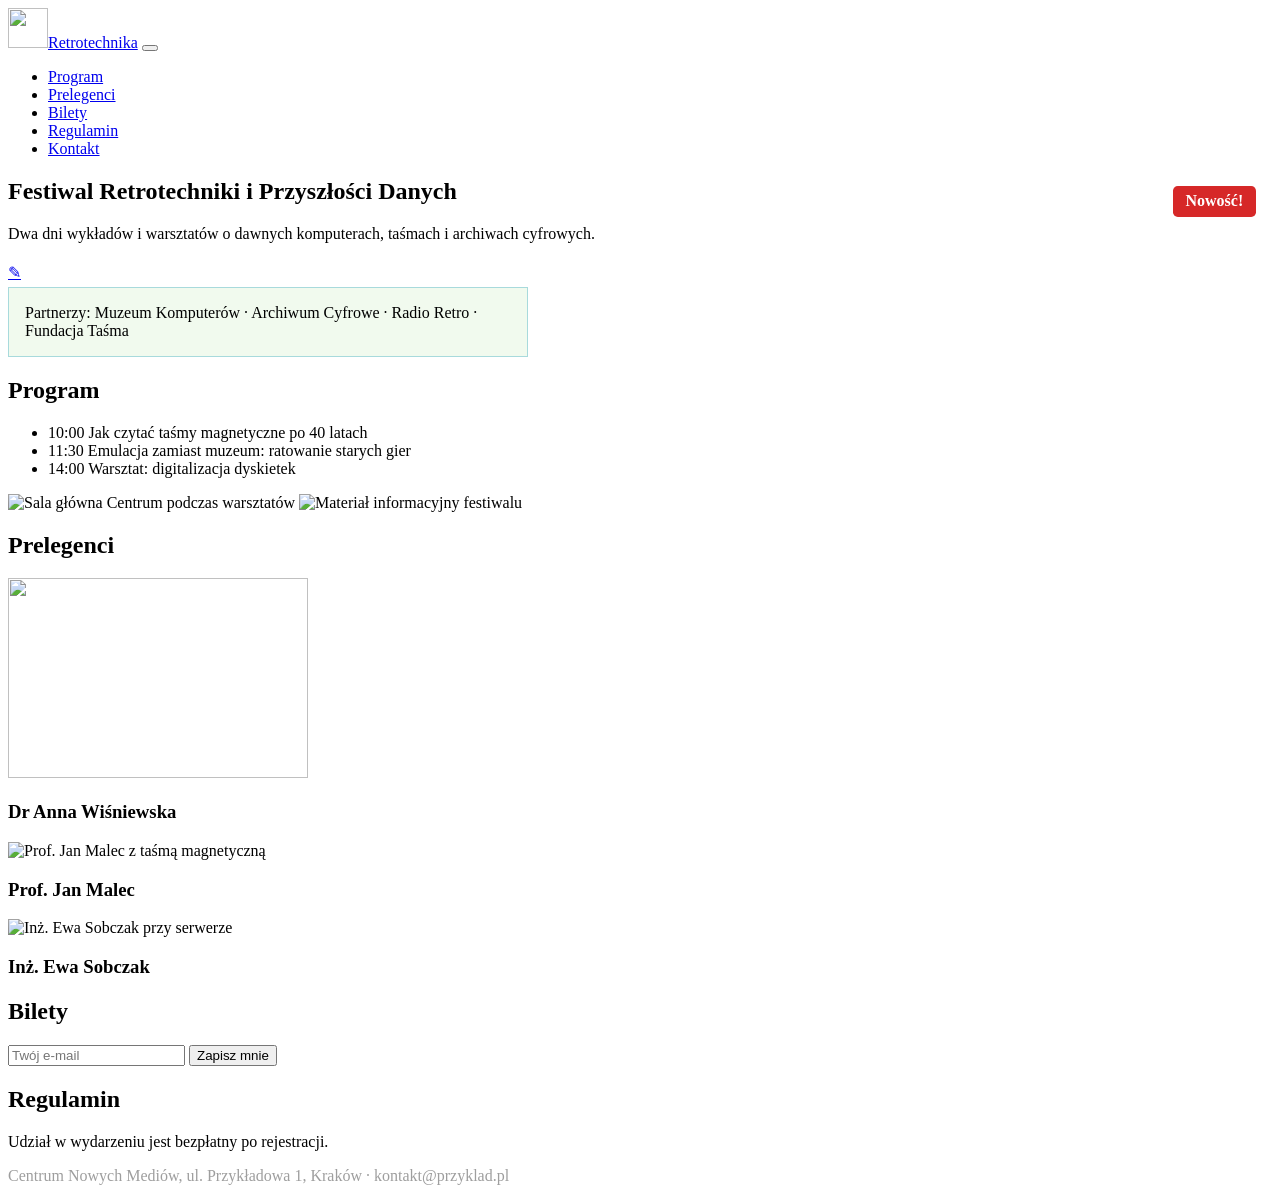
==== index.html @ c092a810 "Add files via upload" ====
<!DOCTYPE html>
<html lang="pl">
<head>
  <meta charset="utf-8">
  <meta name="viewport" content="width=device-width, initial-scale=1">
  <title>Festiwal Retrotechniki 2026 | Centrum Nowych Mediów</title>
  <meta name="description" content="Dwa dni wykładów i warsztatów o dawnych komputerach, taśmach i archiwach cyfrowych.">
  <link rel="stylesheet" href="vendor/bootstrap.min.css">
  <link rel="stylesheet" href="style.css">
  <script type="application/ld+json">
  {
    "@context": "https://schema.org",
    "@type": "Event",
    "name": "Festiwal Retrotechniki 2026",
    "startDate": "2026-11-28",
    "location": { "@type": "Place", "name": "Centrum Nowych Mediów", "address": "ul. Przykładowa 1, Kraków" },
    "organizer": { "@type": "Organization", "name": "Centrum Nowych Mediów" },
  }
  </script>
</head>
<body>
  <header>
    <nav class="navbar navbar-expand-lg bg-dark navbar-dark">
      <div class="container">
        <a class="navbar-brand" href="#"><img src="img/logo.svg" width="40" height="40" class="me-2">Retrotechnika</a>
        <button class="navbar-toggler" type="button" data-bs-toggle="collapse" data-bs-target="#menu" aria-controls="menu" aria-expanded="false" aria-label="Pokaż menu">
          <span class="navbar-toggler-icon"></span>
        </button>
        <div class="collapse navbar-collapse" id="menu">
          <ul class="navbar-nav ms-auto">
          <li class="nav-item"><a class="nav-link" href="#program">Program</a></li>
          <li class="nav-item"><a class="nav-link" href="#prelegenci">Prelegenci</a></li>
          <li class="nav-item"><a class="nav-link" href="#bilety">Bilety</a></li>
          <li class="nav-item"><a class="nav-link" href="regulamin.hmtl">Regulamin</a></li>
          <li class="nav-item"><a class="nav-link" href="#kontakt">Kontakt</a></li>
          </ul>
        </div>
      </div>
    </nav>
  </header>
  <main>
    <section class="hero container py-5">
      <span class="plakietka">Nowość!</span>
      <h1>Festiwal Retrotechniki i&nbsp;Przyszłości Danych</h1>
      <p class="lead">Dwa dni wykładów i warsztatów o dawnych komputerach, taśmach i archiwach cyfrowych.</p>
      <a href="#bilety" class="btn btn-warning btn-zapis" title="Zapisz się">✎</a>
    </section>
    <section class="container">
      <div class="baner-partnerzy">Partnerzy: Muzeum Komputerów · Archiwum Cyfrowe · Radio Retro · Fundacja Taśma</div>
    </section>
    <section id="program" class="container py-4">
      <h2>Program</h2>
      <ul>
        <li>10:00 Jak czytać taśmy magnetyczne po 40 latach</li>
        <li>11:30 Emulacja zamiast muzeum: ratowanie starych gier</li>
        <li>14:00 Warsztat: digitalizacja dyskietek</li>
      </ul>
      <img src="img/sala.svg" class="img-fluid rounded" width="300" height="200" alt="Sala główna Centrum podczas warsztatów">
      <img src="img/plakat-2026.jpg" class="img-fluid" alt="Materiał informacyjny festiwalu">
    </section>
    <section id="prelegenci" class="container py-4">
      <h2>Prelegenci</h2>
      <div class="row g-4">
        <div class="col-12 col-md-4">
          <img src="img/prelegent1.svg" class="img-fluid rounded" width="300" height="200">
          <h3 class="h5 mt-2">Dr Anna Wiśniewska</h3>
        </div>
        <div class="col-12 col-md-4">
          <img src="img/prelegent2.svg" class="img-fluid rounded" width="300" height="200" alt="Prof. Jan Malec z taśmą magnetyczną">
          <h3 class="h5 mt-2">Prof. Jan Malec</h3>
        </div>
        <div class="col-12 col-md-4">
          <img src="img/prelegent3.svg" class="img-fluid rounded" width="300" height="200" alt="Inż. Ewa Sobczak przy serwerze">
          <h3 class="h5 mt-2">Inż. Ewa Sobczak</h3>
        </div>
      </div>
    </section>
    <section id="bilety" class="container py-4">
      <h2>Bilety</h2>
      <form>
        <input type="email" class="form-control mb-2" placeholder="Twój e-mail">
        <button type="submit" class="btn btn-primary">Zapisz mnie</button>
      </form>
    </section>
    <section id="regulamin" class="container py-4">
      <h2>Regulamin</h2>
      <p>Udział w wydarzeniu jest bezpłatny po rejestracji.</p>
    </section>
  </main>
  <footer id="kontakt" class="stopka py-4">
    <div class="container">
      <p>Centrum Nowych Mediów, ul. Przykładowa 1, Kraków · kontakt@przyklad.pl</p>
    </div>
  </footer>
  <script src="vendor/bootstrap.bundle.min.js"></script>
  <script src="skrypt.js"></script>
</body>
</html>
---- style.css ----
@font-face { font-family: "Playfair Display"; src: url("fonts/playfair-display-700.woff2") format("woff2"); font-weight: 700; }
:root { --font-naglowki: "Playfair Display", Georgia, serif; }
h1, h2 { font-family: var(--font-naglowki); }
.hero { position: relative; }
.plakietka { position: absolute; top: 3.3rem; left: 8rem; background: #d62828; color: #fff; padding: .4rem .8rem; font-weight: 700; border-radius: .3rem; }
@media (min-width: 768px) { .plakietka { top: .5rem; left: auto; right: 1rem; } }
.btn-zapis { display: inline-block; box-sizing: border-box; width: 36px; height: 28px; padding: 0; line-height: 28px; }
.baner-partnerzy { box-sizing: border-box; width: 520px; background: #f1faee; border: 1px solid #a8dadc; padding: 1rem; }
.stopka { background: #ffffff; color: #9e9e9e; }
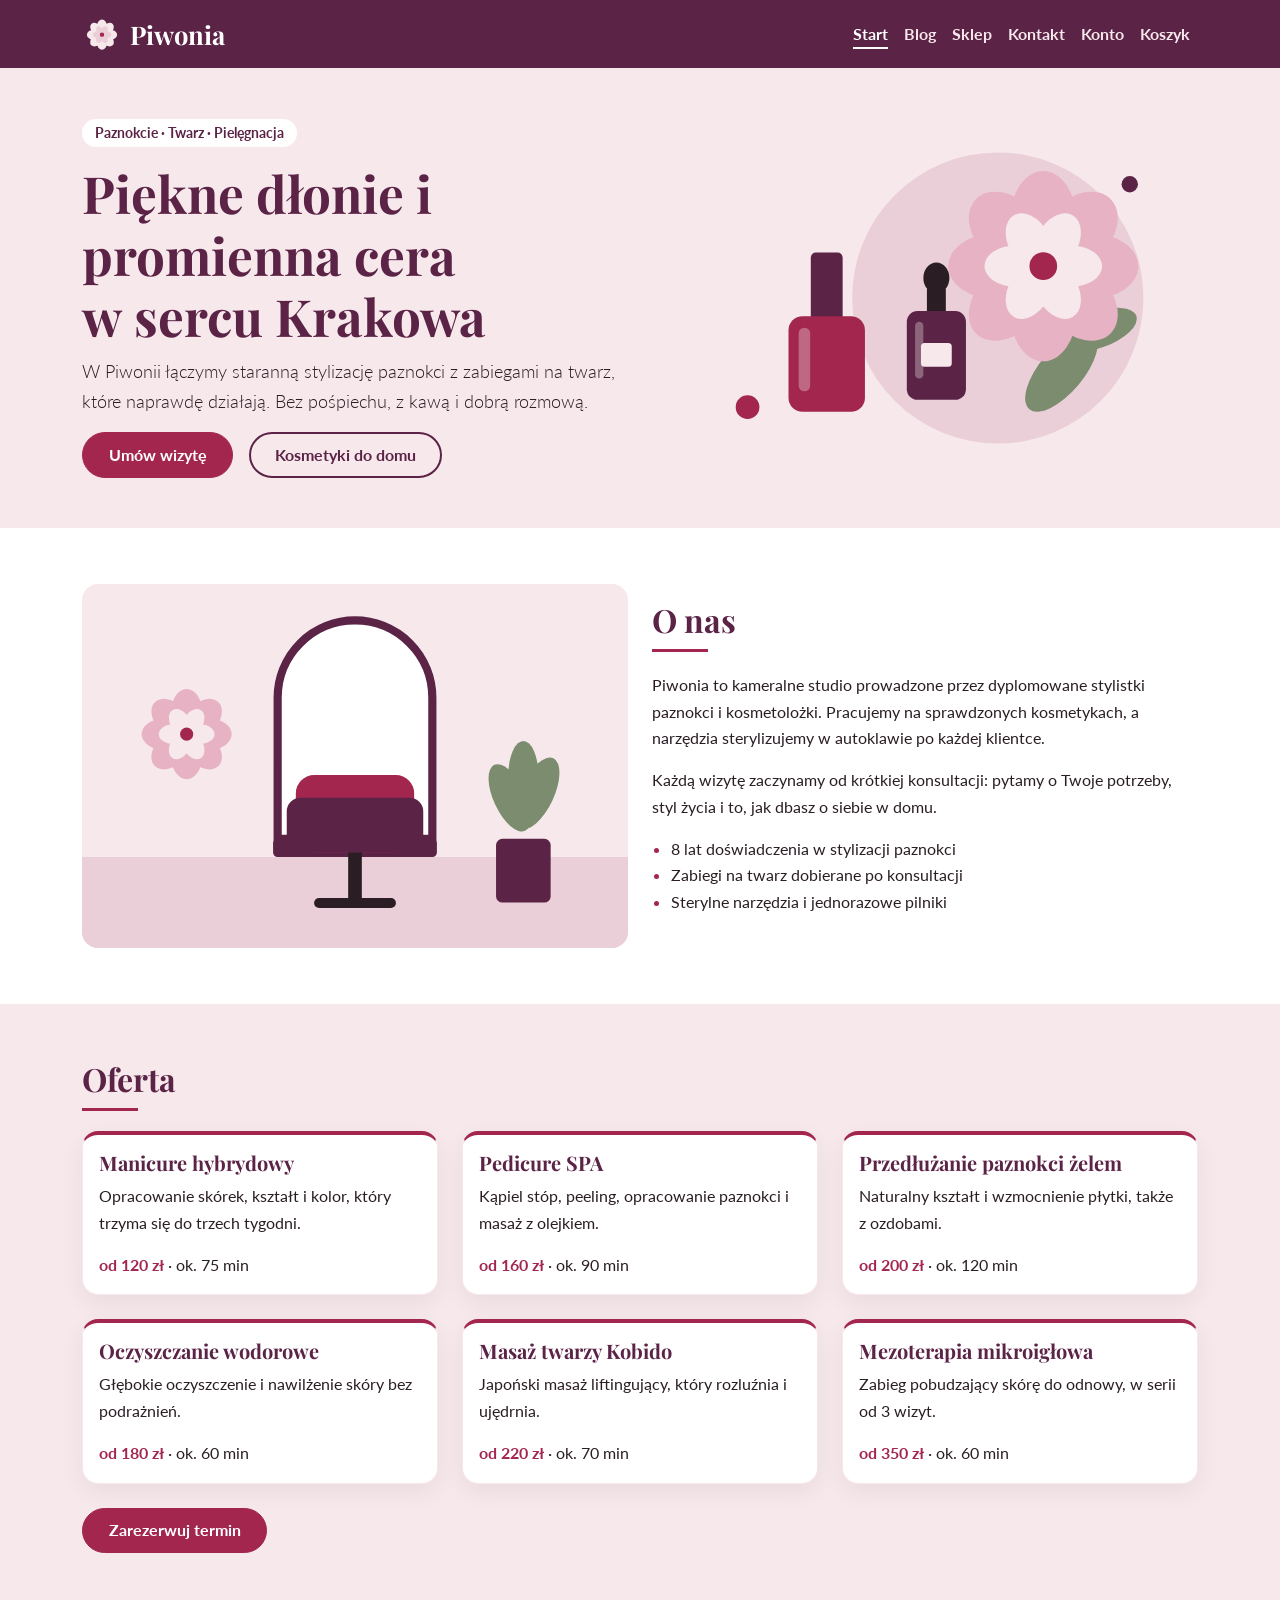
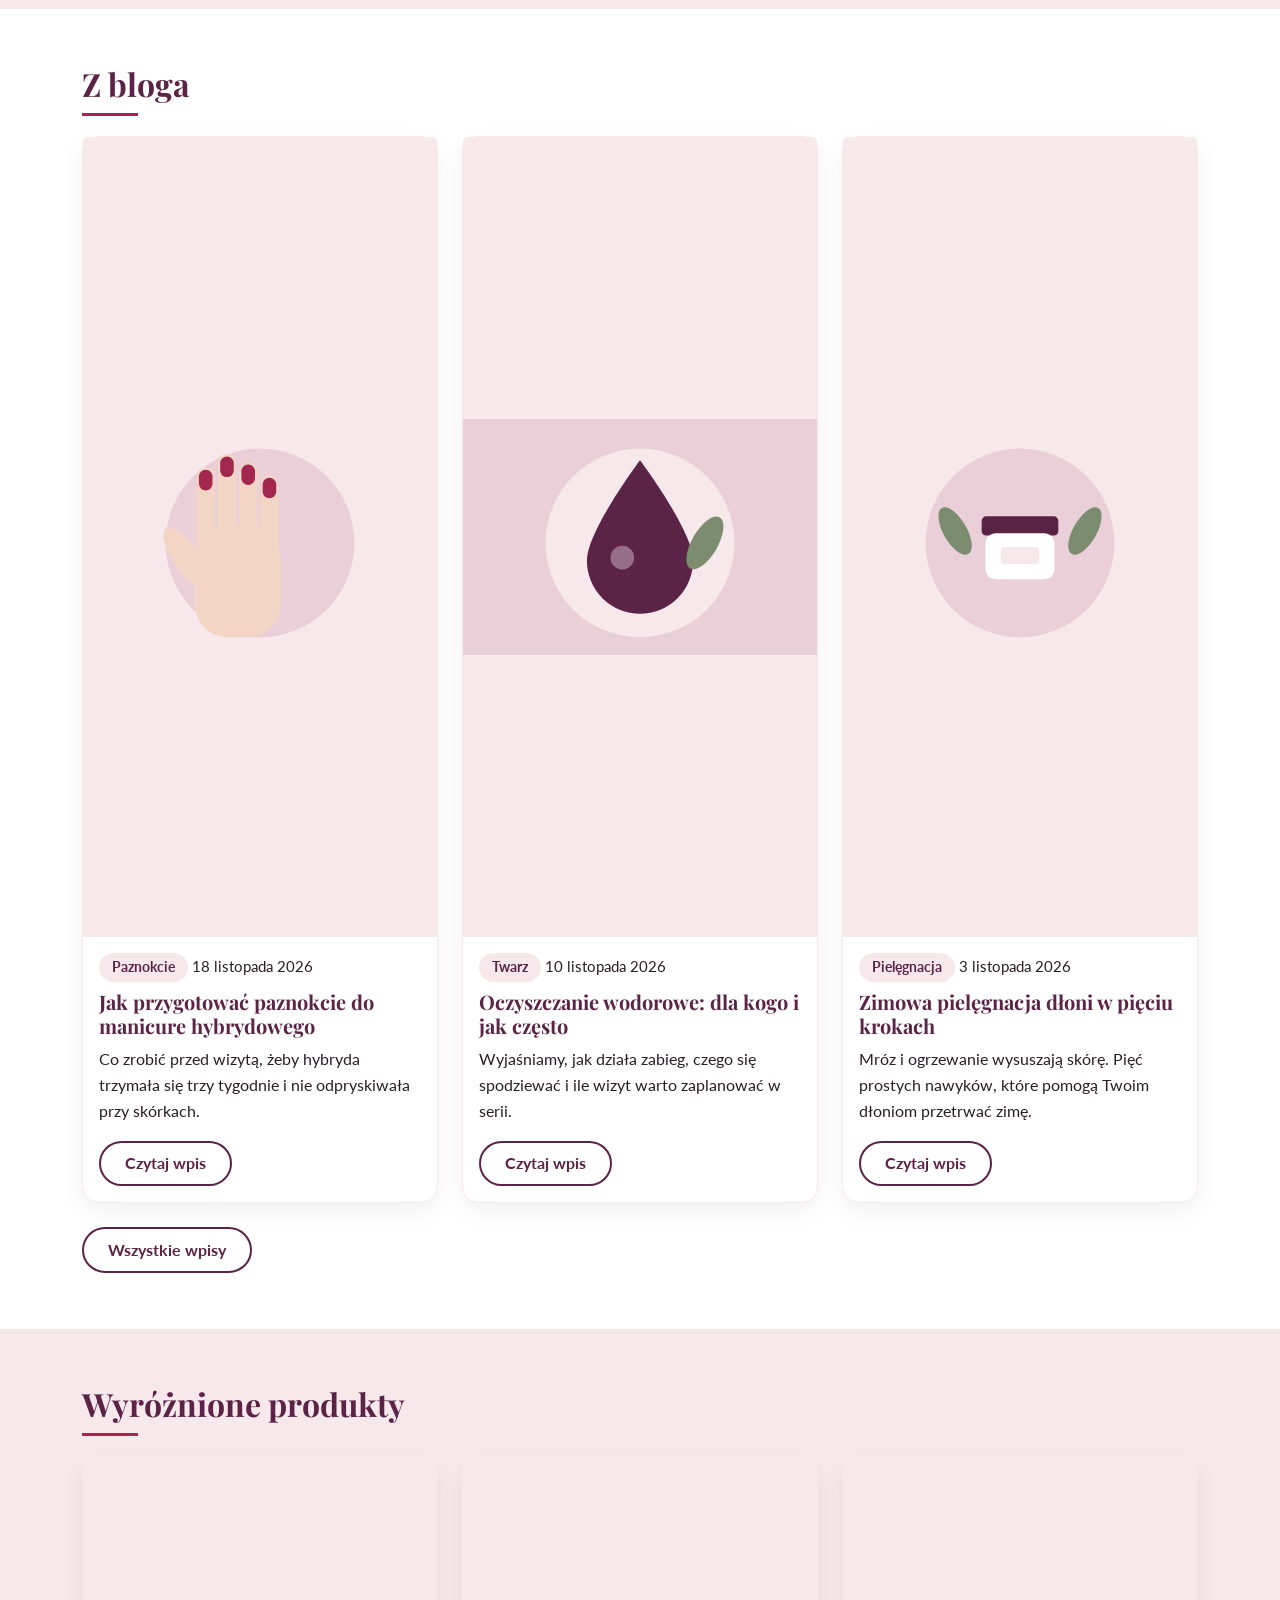
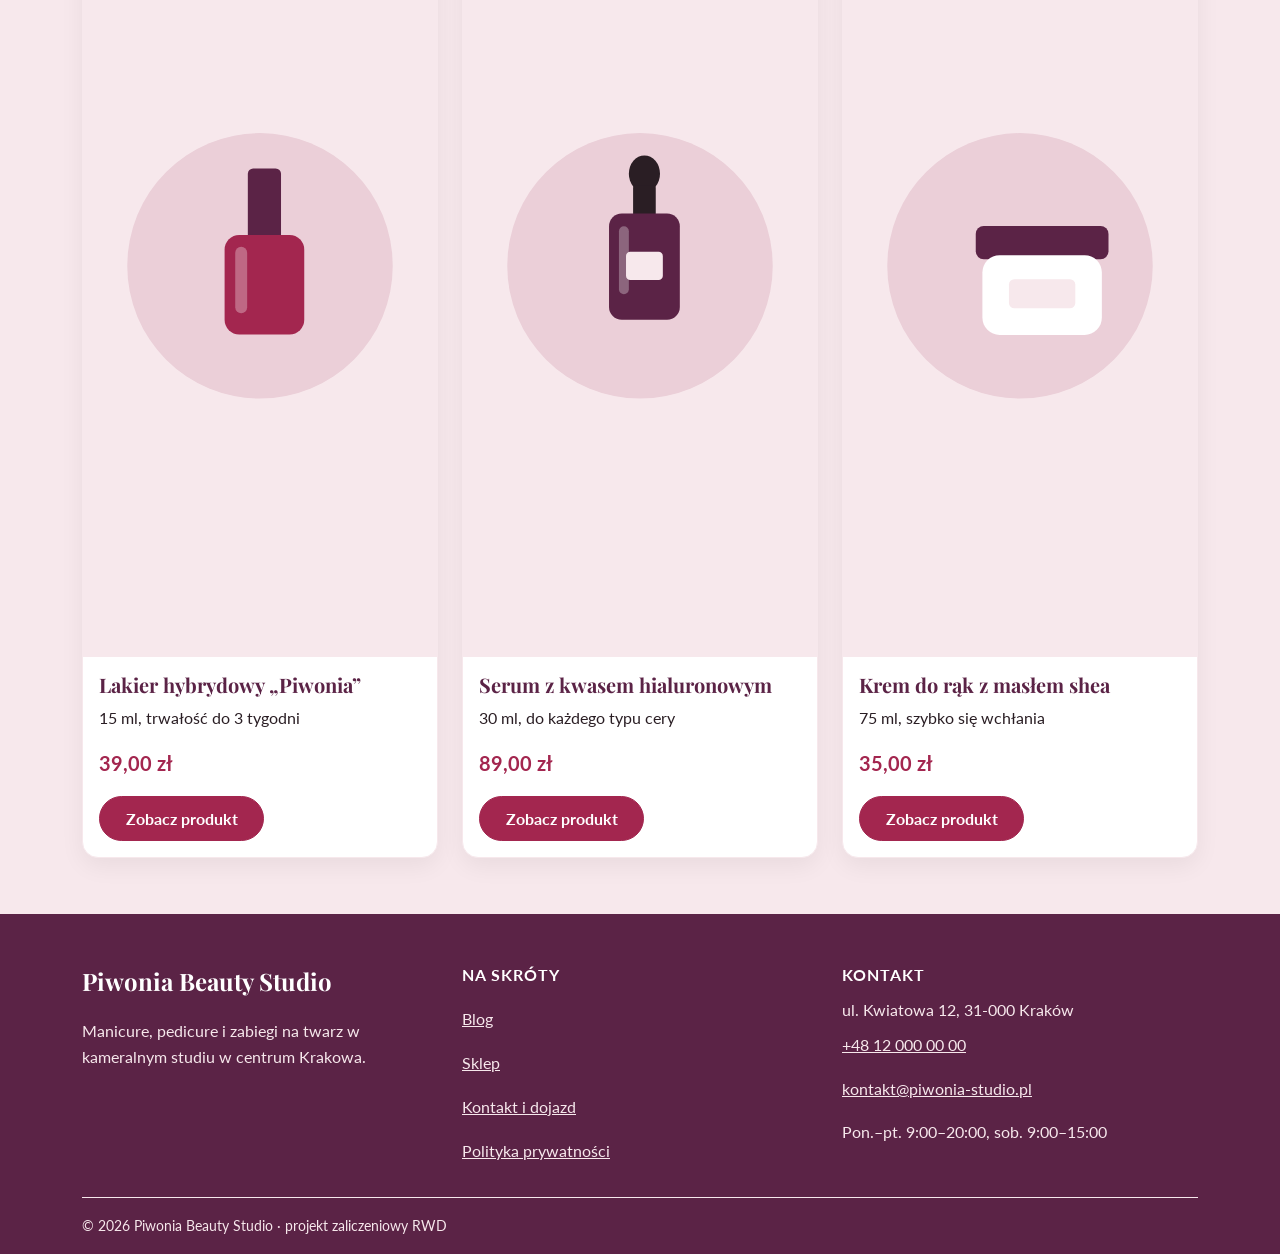
==== commit a11d6fcd: "CP1: strona główna salonu Piwonia" ====
--- a/index.html
+++ b/index.html
@@ -3,96 +3,313 @@
 <head>
   <meta charset="utf-8">
   <meta name="viewport" content="width=device-width, initial-scale=1">
-  <title>Festiwal Retrotechniki 2026 | Centrum Nowych Mediów</title>
-  <meta name="description" content="Dwa dni wykładów i warsztatów o dawnych komputerach, taśmach i archiwach cyfrowych.">
-  <link rel="stylesheet" href="vendor/bootstrap.min.css">
+  <title>Piwonia Beauty Studio – manicure i zabiegi na twarz w Krakowie</title>
+  <meta name="description" content="Kameralne studio urody w Krakowie: manicure hybrydowy, pedicure SPA, oczyszczanie wodorowe i masaż Kobido. Umów wizytę online.">
+  <meta property="og:title" content="Piwonia Beauty Studio – manicure i zabiegi na twarz w Krakowie">
+  <meta property="og:description" content="Kameralne studio urody w Krakowie: manicure hybrydowy, pedicure SPA, oczyszczanie wodorowe i masaż Kobido. Umów wizytę online.">
+  <meta property="og:image" content="https://marysiapieczyrak.github.io/projekt-rwd/img/og-image.png">
+  <meta property="og:type" content="website">
+  <meta property="og:url" content="https://marysiapieczyrak.github.io/projekt-rwd/index.html">
+  <meta property="og:locale" content="pl_PL">
+  <link rel="icon" href="img/logo.svg" type="image/svg+xml">
+  <link rel="preconnect" href="https://fonts.googleapis.com">
+  <link rel="preconnect" href="https://fonts.gstatic.com" crossorigin>
+  <link rel="stylesheet" href="https://fonts.googleapis.com/css2?family=Lato:wght@400;700&family=Playfair+Display:wght@600;700&display=swap">
+  <link rel="stylesheet" href="https://cdn.jsdelivr.net/npm/bootstrap@5.3.3/dist/css/bootstrap.min.css" integrity="sha384-QWTKZyjpPEjISv5WaRU9OFeRpok6YctnYmDr5pNlyT2bRjXh0JMhjY6hW+ALEwIH" crossorigin="anonymous">
   <link rel="stylesheet" href="style.css">
   <script type="application/ld+json">
   {
     "@context": "https://schema.org",
-    "@type": "Event",
-    "name": "Festiwal Retrotechniki 2026",
-    "startDate": "2026-11-28",
-    "location": { "@type": "Place", "name": "Centrum Nowych Mediów", "address": "ul. Przykładowa 1, Kraków" },
-    "organizer": { "@type": "Organization", "name": "Centrum Nowych Mediów" },
+    "@type": "BeautySalon",
+    "@id": "https://marysiapieczyrak.github.io/projekt-rwd/#salon",
+    "name": "Piwonia Beauty Studio",
+    "description": "Studio urody w Krakowie: stylizacja paznokci i zabiegi na twarz.",
+    "url": "https://marysiapieczyrak.github.io/projekt-rwd/",
+    "logo": "https://marysiapieczyrak.github.io/projekt-rwd/img/logo.svg",
+    "image": "https://marysiapieczyrak.github.io/projekt-rwd/img/og-image.png",
+    "telephone": "+48 12 000 00 00",
+    "email": "kontakt@piwonia-studio.pl",
+    "priceRange": "120–350 zł",
+    "address": {
+      "@type": "PostalAddress",
+      "streetAddress": "ul. Kwiatowa 12",
+      "postalCode": "31-000",
+      "addressLocality": "Kraków",
+      "addressCountry": "PL"
+    },
+    "openingHoursSpecification": [
+      {
+        "@type": "OpeningHoursSpecification",
+        "dayOfWeek": [
+          "Monday",
+          "Tuesday",
+          "Wednesday",
+          "Thursday",
+          "Friday"
+        ],
+        "opens": "09:00",
+        "closes": "20:00"
+      },
+      {
+        "@type": "OpeningHoursSpecification",
+        "dayOfWeek": "Saturday",
+        "opens": "09:00",
+        "closes": "15:00"
+      }
+    ]
   }
   </script>
 </head>
 <body>
   <header>
-    <nav class="navbar navbar-expand-lg bg-dark navbar-dark">
-      <div class="container">
-        <a class="navbar-brand" href="#"><img src="img/logo.svg" width="40" height="40" class="me-2">Retrotechnika</a>
-        <button class="navbar-toggler" type="button" data-bs-toggle="collapse" data-bs-target="#menu" aria-controls="menu" aria-expanded="false" aria-label="Pokaż menu">
+    <nav class="navbar navbar-expand-lg navbar-dark navbar-marka" aria-label="Menu główne">
+      <div class="container">
+        <a class="navbar-brand" href="index.html"><img src="img/logo.svg" width="40" height="40" class="me-2" alt="Logo Piwonia Beauty Studio – stylizowany kwiat piwonii">Piwonia</a>
+        <button class="navbar-toggler" type="button" data-bs-toggle="collapse" data-bs-target="#menuGlowne" aria-controls="menuGlowne" aria-expanded="false" aria-label="Pokaż menu">
           <span class="navbar-toggler-icon"></span>
         </button>
-        <div class="collapse navbar-collapse" id="menu">
+        <div class="collapse navbar-collapse" id="menuGlowne">
           <ul class="navbar-nav ms-auto">
-          <li class="nav-item"><a class="nav-link" href="#program">Program</a></li>
-          <li class="nav-item"><a class="nav-link" href="#prelegenci">Prelegenci</a></li>
-          <li class="nav-item"><a class="nav-link" href="#bilety">Bilety</a></li>
-          <li class="nav-item"><a class="nav-link" href="regulamin.hmtl">Regulamin</a></li>
-          <li class="nav-item"><a class="nav-link" href="#kontakt">Kontakt</a></li>
+            <li class="nav-item"><a class="nav-link active" aria-current="page" href="index.html">Start</a></li>
+            <li class="nav-item"><a class="nav-link" href="blog.html">Blog</a></li>
+            <li class="nav-item"><a class="nav-link" href="sklep.html">Sklep</a></li>
+            <li class="nav-item"><a class="nav-link" href="kontakt.html">Kontakt</a></li>
+            <li class="nav-item"><a class="nav-link" href="konto.html">Konto</a></li>
+            <li class="nav-item"><a class="nav-link" href="koszyk.html">Koszyk</a></li>
           </ul>
         </div>
       </div>
     </nav>
   </header>
   <main>
-    <section class="hero container py-5">
-      <span class="plakietka">Nowość!</span>
-      <h1>Festiwal Retrotechniki i&nbsp;Przyszłości Danych</h1>
-      <p class="lead">Dwa dni wykładów i warsztatów o dawnych komputerach, taśmach i archiwach cyfrowych.</p>
-      <a href="#bilety" class="btn btn-warning btn-zapis" title="Zapisz się">✎</a>
-    </section>
-    <section class="container">
-      <div class="baner-partnerzy">Partnerzy: Muzeum Komputerów · Archiwum Cyfrowe · Radio Retro · Fundacja Taśma</div>
-    </section>
-    <section id="program" class="container py-4">
-      <h2>Program</h2>
-      <ul>
-        <li>10:00 Jak czytać taśmy magnetyczne po 40 latach</li>
-        <li>11:30 Emulacja zamiast muzeum: ratowanie starych gier</li>
-        <li>14:00 Warsztat: digitalizacja dyskietek</li>
-      </ul>
-      <img src="img/sala.svg" class="img-fluid rounded" width="300" height="200" alt="Sala główna Centrum podczas warsztatów">
-      <img src="img/plakat-2026.jpg" class="img-fluid" alt="Materiał informacyjny festiwalu">
-    </section>
-    <section id="prelegenci" class="container py-4">
-      <h2>Prelegenci</h2>
+    <section class="hero">
+      <div class="container">
+        <div class="row g-4 align-items-center">
+          <div class="col-12 col-lg-6">
+            <p class="kategoria mb-3">Paznokcie · Twarz · Pielęgnacja</p>
+            <h1>Piękne dłonie i promienna cera w&nbsp;sercu Krakowa</h1>
+            <p class="lead">W Piwonii łączymy staranną stylizację paznokci z zabiegami na twarz, które naprawdę działają. Bez pośpiechu, z kawą i dobrą rozmową.</p>
+            <div class="d-flex flex-wrap gap-3">
+              <a href="kontakt.html" class="btn btn-cta">Umów wizytę</a>
+              <a href="sklep.html" class="btn btn-obrys">Kosmetyki do domu</a>
+            </div>
+          </div>
+          <div class="col-12 col-lg-6">
+            <img src="img/hero.svg" class="img-fluid zdjecie-zaokraglone" width="1200" height="800" alt="Malinowy lakier do paznokci, serum z pipetą i różowa piwonia">
+          </div>
+        </div>
+      </div>
+    </section>
+    <section class="sekcja">
+      <div class="container">
+        <div class="row g-4 align-items-center">
+          <div class="col-12 col-md-6 order-md-2">
+            <h2 class="naglowek-sekcji">O nas</h2>
+            <p>Piwonia to kameralne studio prowadzone przez dyplomowane stylistki paznokci i kosmetolożki. Pracujemy na sprawdzonych kosmetykach, a narzędzia sterylizujemy w autoklawie po każdej klientce.</p>
+            <p>Każdą wizytę zaczynamy od krótkiej konsultacji: pytamy o Twoje potrzeby, styl życia i to, jak dbasz o siebie w domu.</p>
+            <ul class="lista-zalet">
+              <li>8 lat doświadczenia w stylizacji paznokci</li>
+              <li>Zabiegi na twarz dobierane po konsultacji</li>
+              <li>Sterylne narzędzia i jednorazowe pilniki</li>
+            </ul>
+          </div>
+          <div class="col-12 col-md-6 order-md-1">
+            <img src="img/o-nas.svg" class="img-fluid zdjecie-zaokraglone" width="1200" height="800" alt="Wnętrze studia Piwonia: fotel kosmetyczny, lustro w łuku i roślina">
+          </div>
+        </div>
+      </div>
+    </section>
+    <section class="sekcja sekcja-tlo">
+      <div class="container">
+        <div class="row">
+          <div class="col-12">
+            <h2 class="naglowek-sekcji">Oferta</h2>
+          </div>
+        </div>
+        <div class="row g-4">
+          <div class="col-12 col-md-6 col-lg-4">
+            <div class="card h-100 karta-uslugi">
+              <div class="card-body">
+                <h3 class="h5 card-title">Manicure hybrydowy</h3>
+                <p class="card-text">Opracowanie skórek, kształt i kolor, który trzyma się do trzech tygodni.</p>
+                <p class="mb-0"><span class="usluga-cena">od 120 zł</span> · ok. 75 min</p>
+              </div>
+            </div>
+          </div>
+          <div class="col-12 col-md-6 col-lg-4">
+            <div class="card h-100 karta-uslugi">
+              <div class="card-body">
+                <h3 class="h5 card-title">Pedicure SPA</h3>
+                <p class="card-text">Kąpiel stóp, peeling, opracowanie paznokci i masaż z olejkiem.</p>
+                <p class="mb-0"><span class="usluga-cena">od 160 zł</span> · ok. 90 min</p>
+              </div>
+            </div>
+          </div>
+          <div class="col-12 col-md-6 col-lg-4">
+            <div class="card h-100 karta-uslugi">
+              <div class="card-body">
+                <h3 class="h5 card-title">Przedłużanie paznokci żelem</h3>
+                <p class="card-text">Naturalny kształt i wzmocnienie płytki, także z ozdobami.</p>
+                <p class="mb-0"><span class="usluga-cena">od 200 zł</span> · ok. 120 min</p>
+              </div>
+            </div>
+          </div>
+          <div class="col-12 col-md-6 col-lg-4">
+            <div class="card h-100 karta-uslugi">
+              <div class="card-body">
+                <h3 class="h5 card-title">Oczyszczanie wodorowe</h3>
+                <p class="card-text">Głębokie oczyszczenie i nawilżenie skóry bez podrażnień.</p>
+                <p class="mb-0"><span class="usluga-cena">od 180 zł</span> · ok. 60 min</p>
+              </div>
+            </div>
+          </div>
+          <div class="col-12 col-md-6 col-lg-4">
+            <div class="card h-100 karta-uslugi">
+              <div class="card-body">
+                <h3 class="h5 card-title">Masaż twarzy Kobido</h3>
+                <p class="card-text">Japoński masaż liftingujący, który rozluźnia i ujędrnia.</p>
+                <p class="mb-0"><span class="usluga-cena">od 220 zł</span> · ok. 70 min</p>
+              </div>
+            </div>
+          </div>
+          <div class="col-12 col-md-6 col-lg-4">
+            <div class="card h-100 karta-uslugi">
+              <div class="card-body">
+                <h3 class="h5 card-title">Mezoterapia mikroigłowa</h3>
+                <p class="card-text">Zabieg pobudzający skórę do odnowy, w serii od 3 wizyt.</p>
+                <p class="mb-0"><span class="usluga-cena">od 350 zł</span> · ok. 60 min</p>
+              </div>
+            </div>
+          </div>
+        </div>
+        <div class="row">
+          <div class="col-12 mt-4">
+            <a href="kontakt.html" class="btn btn-cta">Zarezerwuj termin</a>
+          </div>
+        </div>
+      </div>
+    </section>
+    <section class="sekcja">
+      <div class="container">
+        <div class="row">
+          <div class="col-12">
+            <h2 class="naglowek-sekcji">Z bloga</h2>
+          </div>
+        </div>
+        <div class="row g-4">
+          <div class="col-12 col-md-6 col-lg-4">
+            <article class="card h-100">
+              <img src="img/blog-1.svg" class="card-img-top" width="1200" height="800" alt="Dłoń z pomalowanymi paznokciami">
+              <div class="card-body d-flex flex-column">
+                <p class="mb-2"><span class="kategoria">Paznokcie</span> <time class="meta-wpisu" datetime="2026-11-18">18 listopada 2026</time></p>
+                <h3 class="h5 card-title">Jak przygotować paznokcie do manicure hybrydowego</h3>
+                <p class="card-text">Co zrobić przed wizytą, żeby hybryda trzymała się trzy tygodnie i nie odpryskiwała przy skórkach.</p>
+                <a href="single.html" class="btn btn-obrys mt-auto align-self-start">Czytaj wpis<span class="visually-hidden">: Jak przygotować paznokcie do manicure hybrydowego</span></a>
+              </div>
+            </article>
+          </div>
+          <div class="col-12 col-md-6 col-lg-4">
+            <article class="card h-100">
+              <img src="img/blog-2.svg" class="card-img-top" width="1200" height="800" alt="Kropla wody i liść na tle piany">
+              <div class="card-body d-flex flex-column">
+                <p class="mb-2"><span class="kategoria">Twarz</span> <time class="meta-wpisu" datetime="2026-11-10">10 listopada 2026</time></p>
+                <h3 class="h5 card-title">Oczyszczanie wodorowe: dla kogo i jak często</h3>
+                <p class="card-text">Wyjaśniamy, jak działa zabieg, czego się spodziewać i ile wizyt warto zaplanować w serii.</p>
+                <a href="single.html" class="btn btn-obrys mt-auto align-self-start">Czytaj wpis<span class="visually-hidden">: Oczyszczanie wodorowe: dla kogo i jak często</span></a>
+              </div>
+            </article>
+          </div>
+          <div class="col-12 col-md-6 col-lg-4">
+            <article class="card h-100">
+              <img src="img/blog-3.svg" class="card-img-top" width="1200" height="800" alt="Dłonie w rękawiczkach z kremem">
+              <div class="card-body d-flex flex-column">
+                <p class="mb-2"><span class="kategoria">Pielęgnacja</span> <time class="meta-wpisu" datetime="2026-11-03">3 listopada 2026</time></p>
+                <h3 class="h5 card-title">Zimowa pielęgnacja dłoni w pięciu krokach</h3>
+                <p class="card-text">Mróz i ogrzewanie wysuszają skórę. Pięć prostych nawyków, które pomogą Twoim dłoniom przetrwać zimę.</p>
+                <a href="single.html" class="btn btn-obrys mt-auto align-self-start">Czytaj wpis<span class="visually-hidden">: Zimowa pielęgnacja dłoni w pięciu krokach</span></a>
+              </div>
+            </article>
+          </div>
+        </div>
+        <div class="row">
+          <div class="col-12 mt-4">
+            <a href="blog.html" class="btn btn-obrys">Wszystkie wpisy</a>
+          </div>
+        </div>
+      </div>
+    </section>
+    <section class="sekcja sekcja-tlo">
+      <div class="container">
+        <div class="row">
+          <div class="col-12">
+            <h2 class="naglowek-sekcji">Wyróżnione produkty</h2>
+          </div>
+        </div>
+        <div class="row g-4">
+          <div class="col-12 col-md-6 col-lg-4">
+            <article class="card h-100">
+              <img src="img/produkt-lakier.svg" class="card-img-top" width="800" height="800" alt="Butelka lakieru hybrydowego w kolorze malinowym">
+              <div class="card-body d-flex flex-column">
+                <h3 class="h5 card-title">Lakier hybrydowy „Piwonia”</h3>
+                <p class="card-text">15 ml, trwałość do 3 tygodni</p>
+                <p class="cena mb-3">39,00 zł</p>
+                <a href="produkt.html" class="btn btn-cta mt-auto align-self-start">Zobacz produkt<span class="visually-hidden">: Lakier hybrydowy „Piwonia”</span></a>
+              </div>
+            </article>
+          </div>
+          <div class="col-12 col-md-6 col-lg-4">
+            <article class="card h-100">
+              <img src="img/produkt-serum.svg" class="card-img-top" width="800" height="800" alt="Buteleczka serum z pipetą">
+              <div class="card-body d-flex flex-column">
+                <h3 class="h5 card-title">Serum z kwasem hialuronowym</h3>
+                <p class="card-text">30 ml, do każdego typu cery</p>
+                <p class="cena mb-3">89,00 zł</p>
+                <a href="produkt.html" class="btn btn-cta mt-auto align-self-start">Zobacz produkt<span class="visually-hidden">: Serum z kwasem hialuronowym</span></a>
+              </div>
+            </article>
+          </div>
+          <div class="col-12 col-md-6 col-lg-4">
+            <article class="card h-100">
+              <img src="img/produkt-krem.svg" class="card-img-top" width="800" height="800" alt="Słoiczek kremu do rąk">
+              <div class="card-body d-flex flex-column">
+                <h3 class="h5 card-title">Krem do rąk z masłem shea</h3>
+                <p class="card-text">75 ml, szybko się wchłania</p>
+                <p class="cena mb-3">35,00 zł</p>
+                <a href="produkt.html" class="btn btn-cta mt-auto align-self-start">Zobacz produkt<span class="visually-hidden">: Krem do rąk z masłem shea</span></a>
+              </div>
+            </article>
+          </div>
+        </div>
+      </div>
+    </section>
+  </main>
+  <footer class="stopka pt-5 pb-3">
+    <div class="container">
       <div class="row g-4">
         <div class="col-12 col-md-4">
-          <img src="img/prelegent1.svg" class="img-fluid rounded" width="300" height="200">
-          <h3 class="h5 mt-2">Dr Anna Wiśniewska</h3>
-        </div>
-        <div class="col-12 col-md-4">
-          <img src="img/prelegent2.svg" class="img-fluid rounded" width="300" height="200" alt="Prof. Jan Malec z taśmą magnetyczną">
-          <h3 class="h5 mt-2">Prof. Jan Malec</h3>
-        </div>
-        <div class="col-12 col-md-4">
-          <img src="img/prelegent3.svg" class="img-fluid rounded" width="300" height="200" alt="Inż. Ewa Sobczak przy serwerze">
-          <h3 class="h5 mt-2">Inż. Ewa Sobczak</h3>
-        </div>
-      </div>
-    </section>
-    <section id="bilety" class="container py-4">
-      <h2>Bilety</h2>
-      <form>
-        <input type="email" class="form-control mb-2" placeholder="Twój e-mail">
-        <button type="submit" class="btn btn-primary">Zapisz mnie</button>
-      </form>
-    </section>
-    <section id="regulamin" class="container py-4">
-      <h2>Regulamin</h2>
-      <p>Udział w wydarzeniu jest bezpłatny po rejestracji.</p>
-    </section>
-  </main>
-  <footer id="kontakt" class="stopka py-4">
-    <div class="container">
-      <p>Centrum Nowych Mediów, ul. Przykładowa 1, Kraków · kontakt@przyklad.pl</p>
+          <p class="stopka-marka">Piwonia Beauty Studio</p>
+          <p>Manicure, pedicure i zabiegi na twarz w kameralnym studiu w centrum Krakowa.</p>
+        </div>
+        <div class="col-12 col-sm-6 col-md-4">
+          <p class="stopka-naglowek">Na skróty</p>
+          <ul class="list-unstyled mb-0">
+            <li><a href="blog.html">Blog</a></li>
+            <li><a href="sklep.html">Sklep</a></li>
+            <li><a href="kontakt.html">Kontakt i dojazd</a></li>
+            <li><a href="polityka-prywatnosci.html">Polityka prywatności</a></li>
+          </ul>
+        </div>
+        <div class="col-12 col-sm-6 col-md-4">
+          <p class="stopka-naglowek">Kontakt</p>
+          <address class="mb-2">ul. Kwiatowa 12, 31-000 Kraków<br>
+            <a href="tel:+48120000000">+48 12 000 00 00</a><br>
+            <a class="text-break" href="mailto:kontakt@piwonia-studio.pl">kontakt@piwonia-studio.pl</a></address>
+          <p class="mb-0">Pon.–pt. 9:00–20:00, sob. 9:00–15:00</p>
+        </div>
+      </div>
+      <p class="stopka-prawa mt-4 mb-0">© 2026 Piwonia Beauty Studio · projekt zaliczeniowy RWD</p>
     </div>
   </footer>
-  <script src="vendor/bootstrap.bundle.min.js"></script>
-  <script src="skrypt.js"></script>
+  <script src="https://cdn.jsdelivr.net/npm/bootstrap@5.3.3/dist/js/bootstrap.bundle.min.js" integrity="sha384-YvpcrYf0tY3lHB60NNkmXc5s9fDVZLESaAA55NDzOxhy9GkcIdslK1eN7N6jIeHz" crossorigin="anonymous"></script>
 </body>
 </html>
--- a/style.css
+++ b/style.css
@@ -1,9 +1,145 @@
-@font-face { font-family: "Playfair Display"; src: url("fonts/playfair-display-700.woff2") format("woff2"); font-weight: 700; }
-:root { --font-naglowki: "Playfair Display", Georgia, serif; }
-h1, h2 { font-family: var(--font-naglowki); }
-.hero { position: relative; }
-.plakietka { position: absolute; top: 3.3rem; left: 8rem; background: #d62828; color: #fff; padding: .4rem .8rem; font-weight: 700; border-radius: .3rem; }
-@media (min-width: 768px) { .plakietka { top: .5rem; left: auto; right: 1rem; } }
-.btn-zapis { display: inline-block; box-sizing: border-box; width: 36px; height: 28px; padding: 0; line-height: 28px; }
-.baner-partnerzy { box-sizing: border-box; width: 520px; background: #f1faee; border: 1px solid #a8dadc; padding: 1rem; }
-.stopka { background: #ffffff; color: #9e9e9e; }
+/* Piwonia Beauty Studio – jedyny arkusz własnych stylów */
+
+/* 1. Zmienne marki: kolory i kroje tylko tutaj */
+:root {
+  --kolor-wiodacy: #5B2346;
+  --kolor-pomocniczy: #F7E8EC;
+  --kolor-cta: #A3264F;
+  --kolor-tekst: #2A1E24;
+  --font-naglowki: "Playfair Display", Georgia, serif;
+  --font-tekst: "Lato", "Segoe UI", Arial, sans-serif;
+  --promien: 1rem;
+
+  /* Bootstrap dostaje kolory i kroje marki */
+  --bs-body-font-family: var(--font-tekst);
+  --bs-body-color: var(--kolor-tekst);
+  --bs-heading-color: var(--kolor-wiodacy);
+  --bs-secondary-color: var(--kolor-tekst);
+  --bs-link-color: var(--kolor-cta);
+  --bs-link-color-rgb: 163, 38, 79;
+  --bs-link-hover-color: var(--kolor-wiodacy);
+  --bs-link-hover-color-rgb: 91, 35, 70;
+}
+
+/* 2. Typografia i podstawy */
+body { font-family: var(--font-tekst); color: var(--kolor-tekst); line-height: 1.65; }
+h1, h2, h3, h4, h5, h6, .h1, .h2, .h3, .h4, .h5 { font-family: var(--font-naglowki); color: var(--kolor-wiodacy); font-weight: 700; }
+h1 { font-size: clamp(2rem, 5vw, 3.2rem); }
+legend.fs-6, .form-label, .card-title.h6, h3.h6 { font-family: var(--font-tekst); }
+.lead { font-size: 1.15rem; }
+address { font-style: normal; }
+.sekcja { padding-top: 3.5rem; padding-bottom: 3.5rem; }
+.sekcja-tlo { background: var(--kolor-pomocniczy); }
+.naglowek-sekcji { margin-bottom: 1.25rem; }
+.naglowek-sekcji::after { content: ""; display: block; width: 3.5rem; height: 3px; margin-top: .6rem; background: var(--kolor-cta); }
+.zdjecie-zaokraglone { border-radius: var(--promien); }
+.kategoria { display: inline-block; padding: .2rem .8rem; border-radius: 2rem; background: var(--kolor-pomocniczy); color: var(--kolor-wiodacy); font-size: .85rem; font-weight: 700; }
+.sekcja-tlo .kategoria, .hero .kategoria { background: #fff; }
+.meta-wpisu { font-size: .95rem; }
+
+/* 3. Obszar dotyku: przyciski, linki menu i paginacja min. 44 × 44 px */
+.btn, .page-link, .navbar-toggler { min-width: 44px; min-height: 44px; }
+.btn { display: inline-flex; align-items: center; justify-content: center; }
+.page-link { display: flex; align-items: center; justify-content: center; }
+.navbar .nav-link, .navbar-brand { display: flex; align-items: center; min-height: 44px; }
+.stopka a, .breadcrumb a { display: inline-flex; align-items: center; min-height: 44px; }
+
+/* 4. Komponenty Bootstrapa w stylu marki */
+.navbar-marka {
+  background: var(--kolor-wiodacy);
+  --bs-navbar-color: var(--kolor-pomocniczy);
+  --bs-navbar-hover-color: #fff;
+  --bs-navbar-active-color: #fff;
+  --bs-navbar-brand-color: #fff;
+  --bs-navbar-brand-hover-color: #fff;
+}
+.navbar-marka .navbar-brand { font-family: var(--font-naglowki); font-size: 1.6rem; font-weight: 700; }
+.navbar-marka .nav-link { font-weight: 700; padding-left: .9rem; padding-right: .9rem; }
+.navbar-marka .nav-link.active { text-decoration: underline; text-decoration-thickness: 2px; text-underline-offset: .45rem; }
+
+.btn-cta {
+  --bs-btn-color: #fff;
+  --bs-btn-bg: var(--kolor-cta);
+  --bs-btn-border-color: var(--kolor-cta);
+  --bs-btn-hover-color: #fff;
+  --bs-btn-hover-bg: var(--kolor-wiodacy);
+  --bs-btn-hover-border-color: var(--kolor-wiodacy);
+  --bs-btn-active-color: #fff;
+  --bs-btn-active-bg: var(--kolor-wiodacy);
+  --bs-btn-active-border-color: var(--kolor-wiodacy);
+  border-radius: 2rem; padding: .6rem 1.6rem; font-weight: 700;
+}
+.btn-obrys {
+  --bs-btn-color: var(--kolor-wiodacy);
+  --bs-btn-border-color: var(--kolor-wiodacy);
+  --bs-btn-hover-color: #fff;
+  --bs-btn-hover-bg: var(--kolor-wiodacy);
+  --bs-btn-hover-border-color: var(--kolor-wiodacy);
+  --bs-btn-active-color: #fff;
+  --bs-btn-active-bg: var(--kolor-wiodacy);
+  --bs-btn-active-border-color: var(--kolor-wiodacy);
+  border-width: 2px; border-radius: 2rem; padding: .55rem 1.5rem; font-weight: 700;
+}
+
+.card { --bs-card-border-color: var(--kolor-pomocniczy); --bs-card-border-radius: var(--promien); box-shadow: 0 .5rem 1.5rem rgba(0, 0, 0, .06); }
+.card-img-top { background: var(--kolor-pomocniczy); }
+.card .cena { color: var(--kolor-cta); font-size: 1.25rem; font-weight: 700; }
+.karta-uslugi { border-top: 4px solid var(--kolor-cta); }
+.usluga-cena { color: var(--kolor-cta); font-weight: 700; }
+
+.pagination {
+  --bs-pagination-color: var(--kolor-wiodacy);
+  --bs-pagination-hover-color: var(--kolor-wiodacy);
+  --bs-pagination-hover-bg: var(--kolor-pomocniczy);
+  --bs-pagination-focus-color: var(--kolor-wiodacy);
+  --bs-pagination-focus-bg: var(--kolor-pomocniczy);
+  --bs-pagination-active-bg: var(--kolor-wiodacy);
+  --bs-pagination-active-border-color: var(--kolor-wiodacy);
+  --bs-pagination-disabled-color: var(--kolor-tekst);
+  --bs-pagination-disabled-bg: var(--kolor-pomocniczy);
+  --bs-pagination-border-radius: 2rem;
+  gap: .3rem;
+}
+
+.breadcrumb-pasek { background: var(--kolor-pomocniczy); }
+.breadcrumb { --bs-breadcrumb-divider-color: var(--kolor-tekst); --bs-breadcrumb-item-active-color: var(--kolor-tekst); margin-bottom: 0; }
+.breadcrumb a { color: var(--kolor-wiodacy); font-weight: 700; }
+.breadcrumb-item { display: flex; align-items: center; }
+
+.form-control, .form-select { border-radius: .75rem; border-color: var(--kolor-wiodacy); }
+.form-control:focus, .form-select:focus { border-color: var(--kolor-cta); box-shadow: 0 0 0 .25rem var(--kolor-pomocniczy); }
+.form-check-input:checked { background-color: var(--kolor-cta); border-color: var(--kolor-cta); }
+.pole-ilosc { max-width: 8rem; }
+
+.list-group {
+  --bs-list-group-color: var(--kolor-tekst);
+  --bs-list-group-action-color: var(--kolor-tekst);
+  --bs-list-group-action-hover-color: var(--kolor-wiodacy);
+  --bs-list-group-action-hover-bg: var(--kolor-pomocniczy);
+  --bs-list-group-active-bg: var(--kolor-wiodacy);
+  --bs-list-group-active-border-color: var(--kolor-wiodacy);
+}
+
+.table { --bs-table-striped-bg: var(--kolor-pomocniczy); --bs-table-striped-color: var(--kolor-tekst); }
+.table thead th { --bs-table-bg: var(--kolor-wiodacy); --bs-table-color: #fff; font-weight: 700; }
+.table caption { color: var(--kolor-tekst); }
+.badge-status { background: var(--kolor-wiodacy); color: #fff; }
+.badge-status-cta { background: var(--kolor-cta); color: #fff; }
+
+/* 5. Sekcje stron */
+.hero { background: var(--kolor-pomocniczy); padding-top: 3rem; padding-bottom: 3rem; }
+.lista-zalet { padding-left: 1.2rem; }
+.lista-zalet li::marker { color: var(--kolor-cta); }
+.cena-produktu { color: var(--kolor-cta); font-size: 2rem; font-weight: 700; }
+.mapa { border-radius: var(--promien); overflow: hidden; }
+.tekst-dlugi h2 { color: var(--kolor-wiodacy); }
+.strona-bledu { min-height: 60vh; }
+.logo-bledu { display: block; width: 100%; max-width: 260px; margin: 0 auto; }
+.kod-bledu { font-family: var(--font-naglowki); font-size: 5rem; line-height: 1; font-weight: 700; color: var(--kolor-cta); margin-bottom: .5rem; }
+
+.stopka { background: var(--kolor-wiodacy); color: var(--kolor-pomocniczy); }
+.stopka a { color: var(--kolor-pomocniczy); }
+.stopka a:hover, .stopka a:focus { color: #fff; }
+.stopka-marka { font-family: var(--font-naglowki); font-size: 1.5rem; font-weight: 700; color: #fff; }
+.stopka-naglowek { font-weight: 700; color: #fff; text-transform: uppercase; letter-spacing: .06em; margin-bottom: .5rem; }
+.stopka-prawa { border-top: 1px solid var(--kolor-pomocniczy); padding-top: 1rem; font-size: .9rem; }
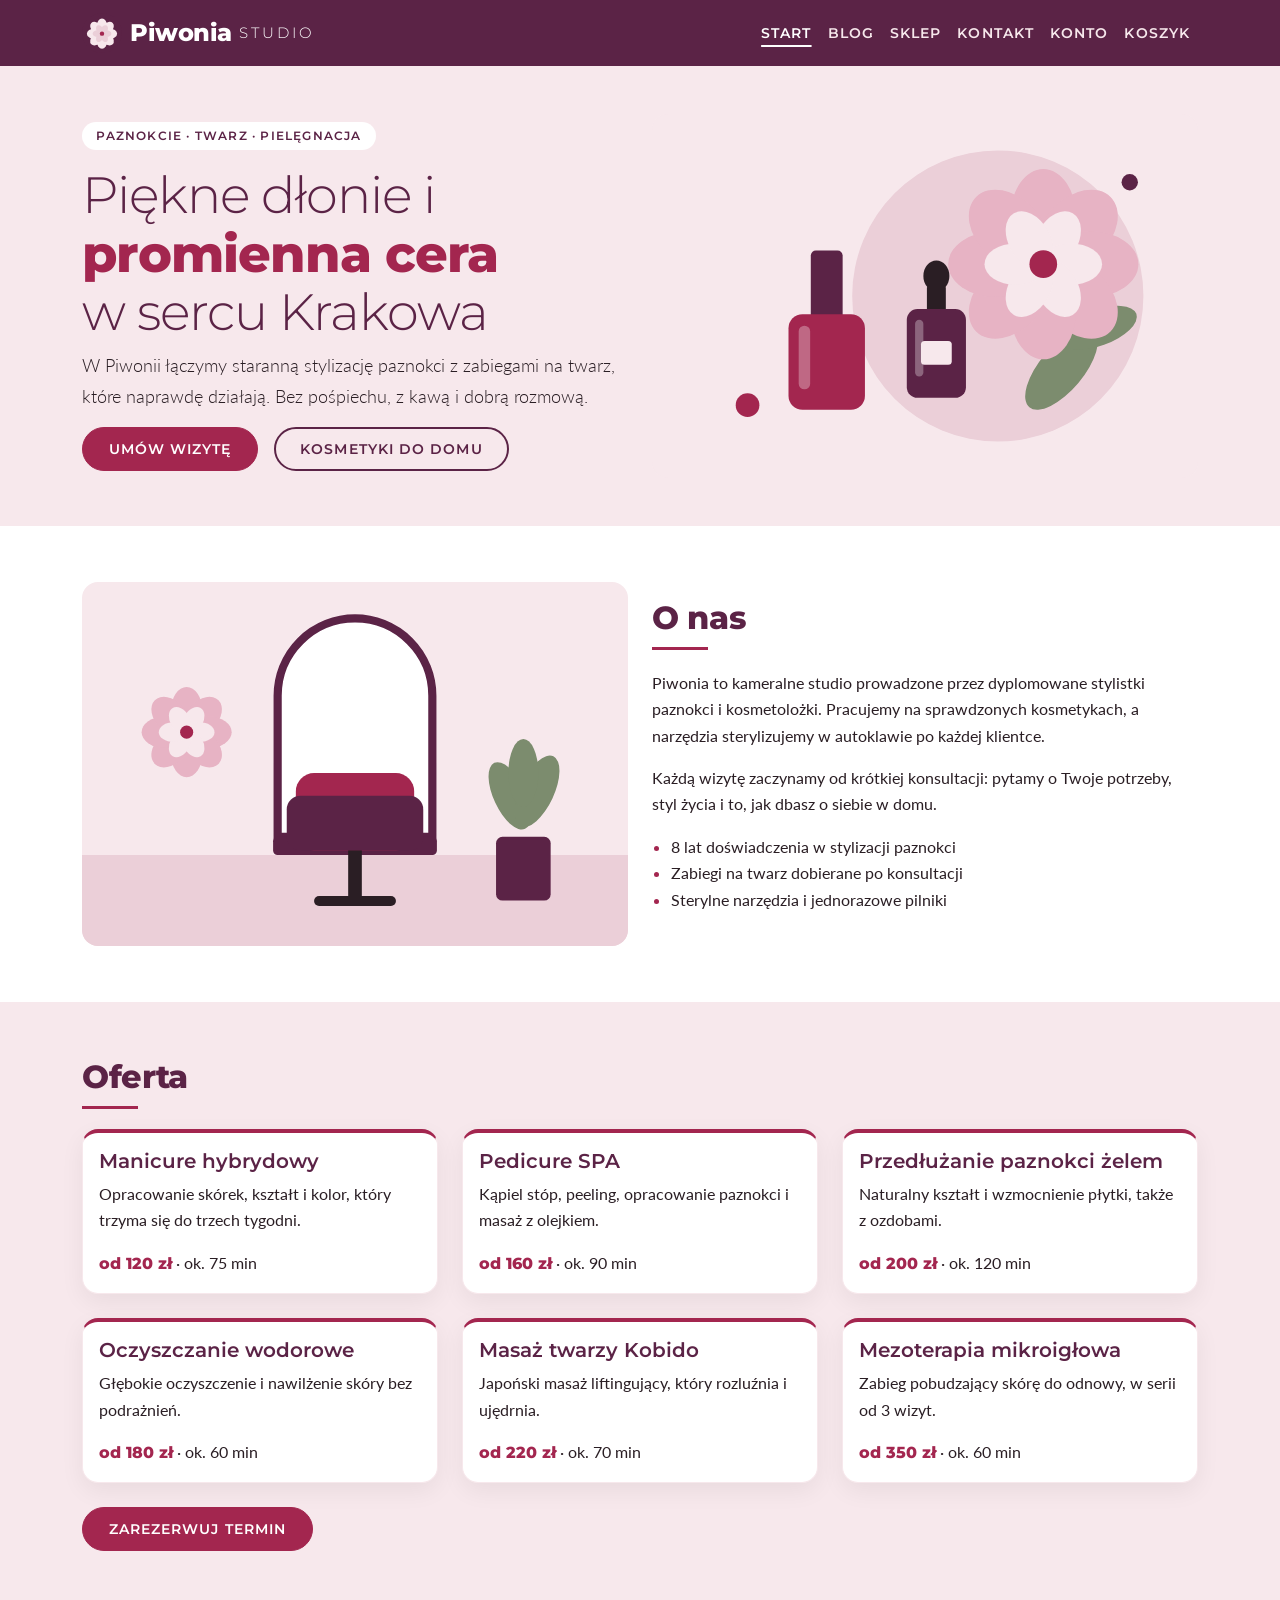
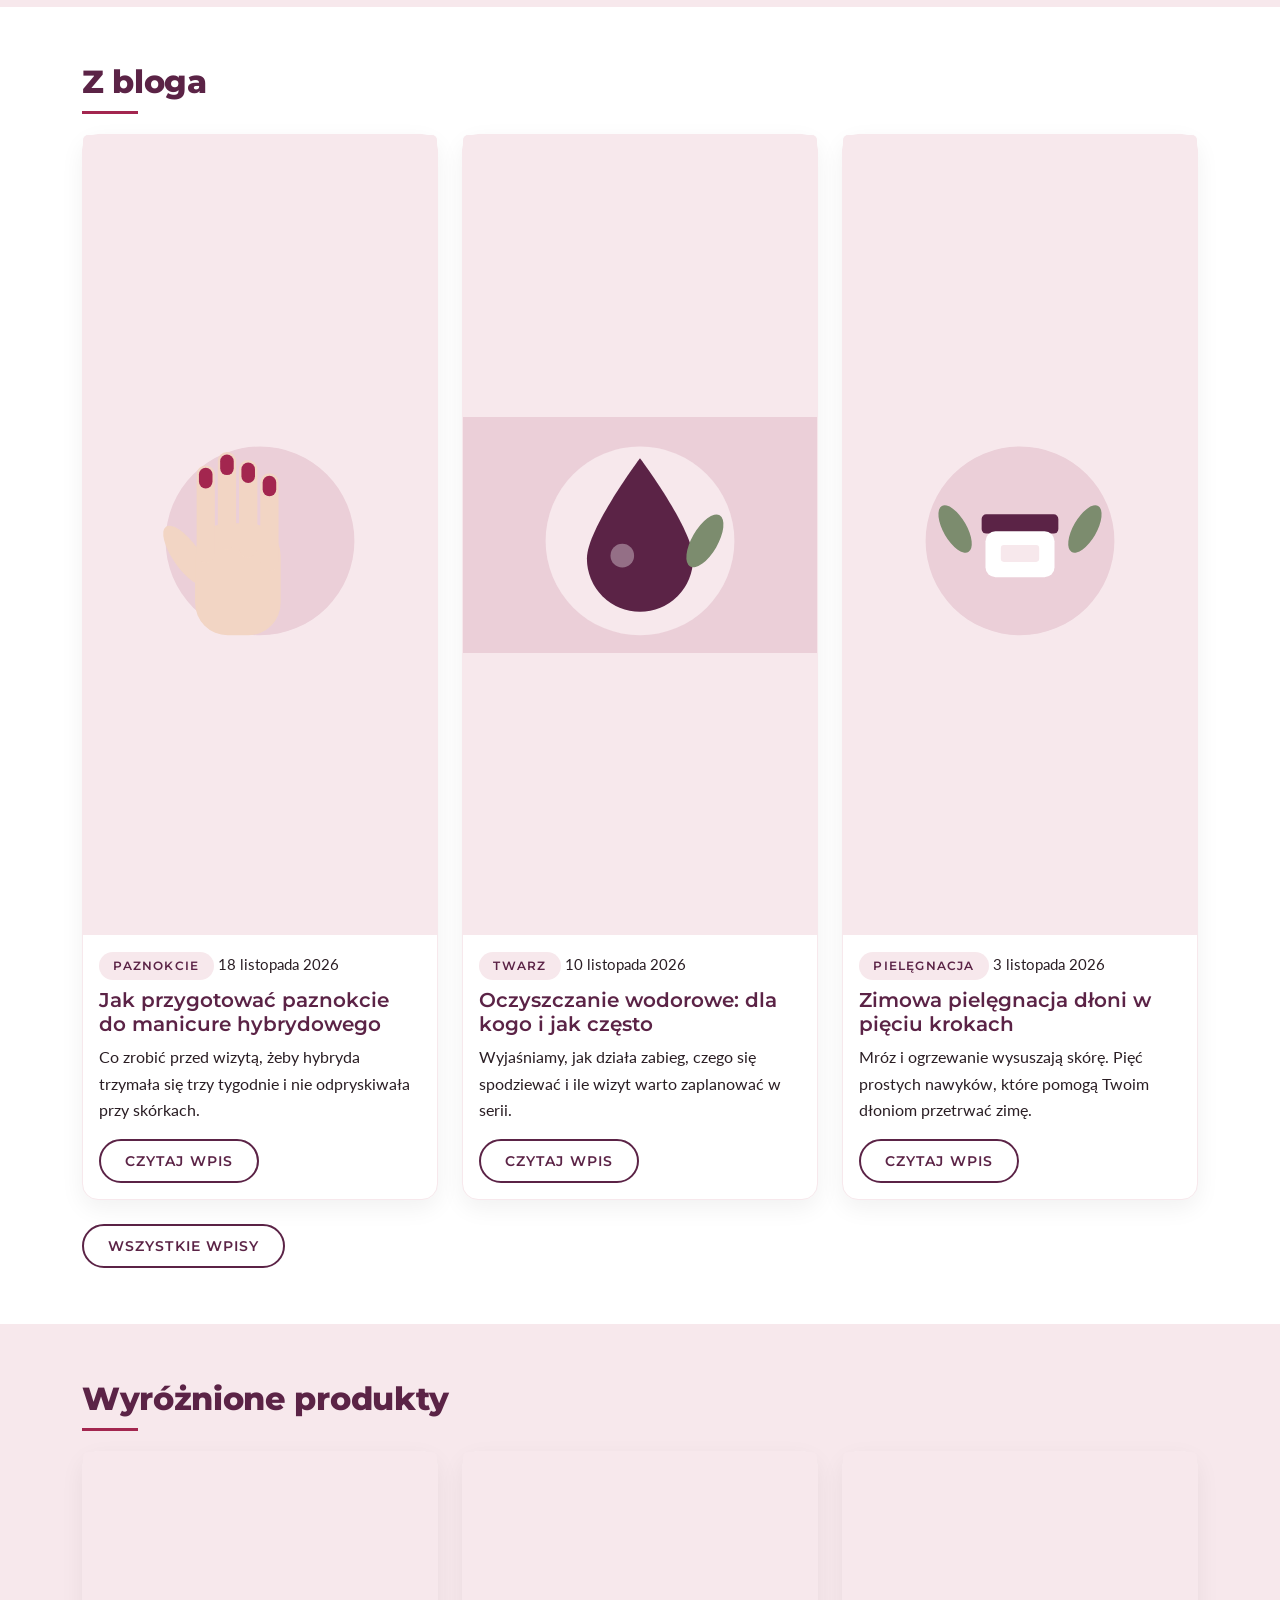
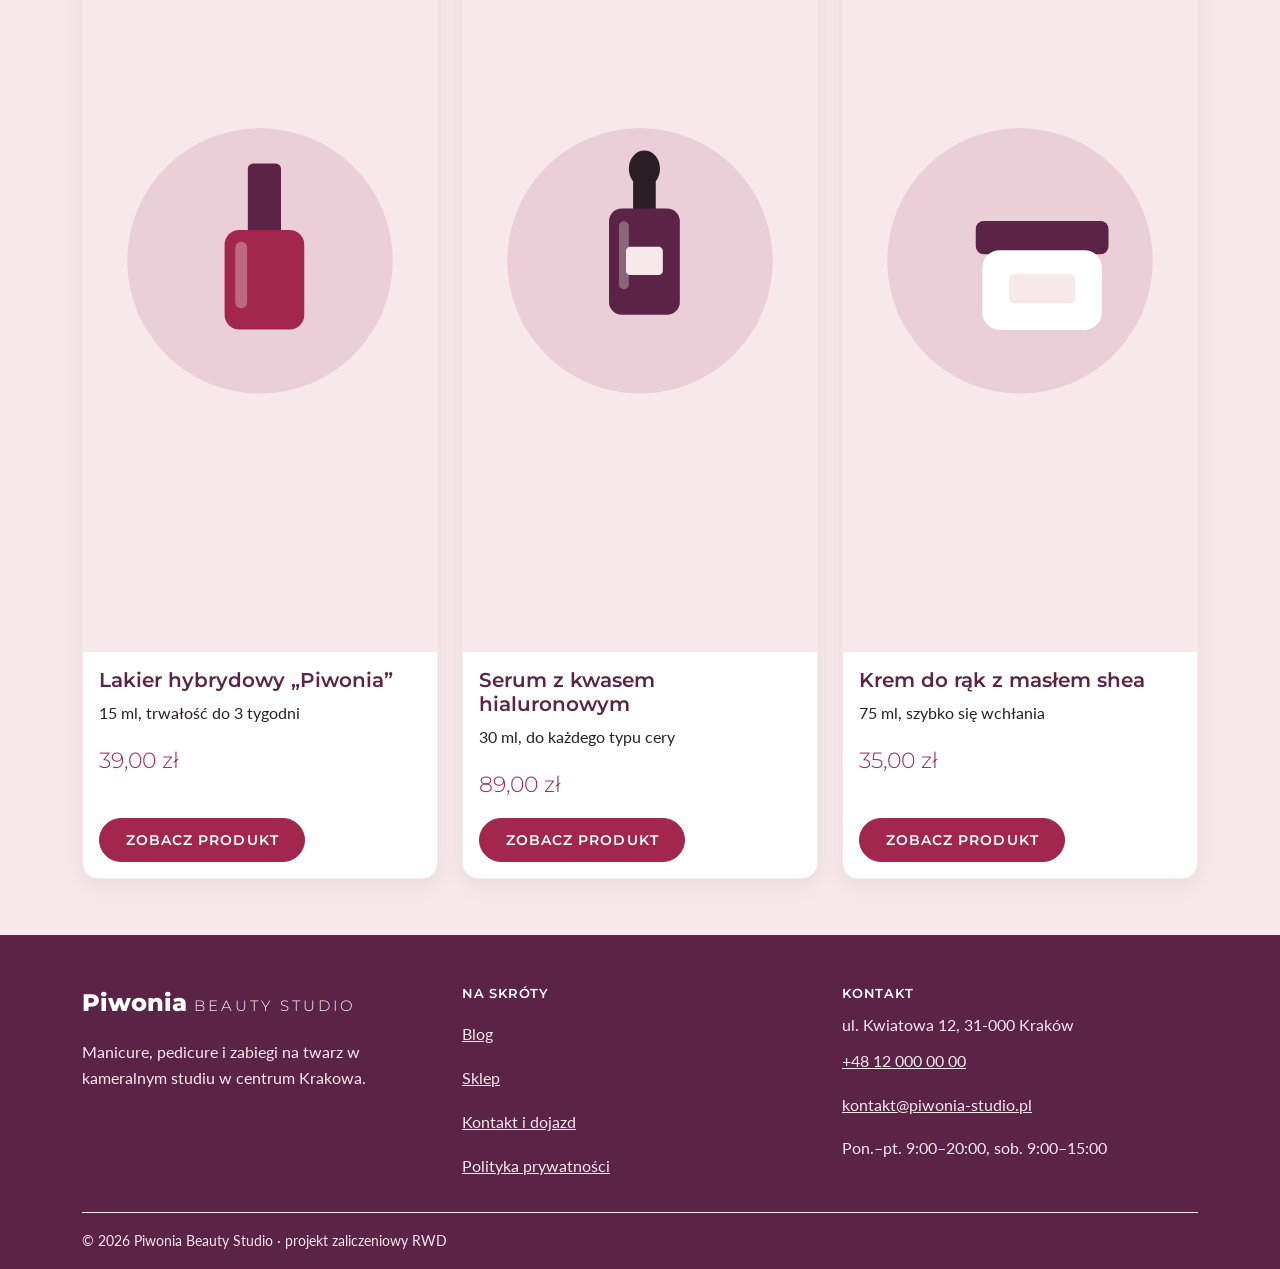
==== commit 75d88aa8: "Nagłówki w kroju Montserrat z kontrastem grubości" ====
--- a/index.html
+++ b/index.html
@@ -14,7 +14,7 @@
   <link rel="icon" href="img/logo.svg" type="image/svg+xml">
   <link rel="preconnect" href="https://fonts.googleapis.com">
   <link rel="preconnect" href="https://fonts.gstatic.com" crossorigin>
-  <link rel="stylesheet" href="https://fonts.googleapis.com/css2?family=Lato:wght@400;700&family=Playfair+Display:wght@600;700&display=swap">
+  <link rel="stylesheet" href="https://fonts.googleapis.com/css2?family=Lato:wght@400;700&family=Montserrat:wght@200;300;400;600;800&display=swap">
   <link rel="stylesheet" href="https://cdn.jsdelivr.net/npm/bootstrap@5.3.3/dist/css/bootstrap.min.css" integrity="sha384-QWTKZyjpPEjISv5WaRU9OFeRpok6YctnYmDr5pNlyT2bRjXh0JMhjY6hW+ALEwIH" crossorigin="anonymous">
   <link rel="stylesheet" href="style.css">
   <script type="application/ld+json">
@@ -64,7 +64,7 @@
   <header>
     <nav class="navbar navbar-expand-lg navbar-dark navbar-marka" aria-label="Menu główne">
       <div class="container">
-        <a class="navbar-brand" href="index.html"><img src="img/logo.svg" width="40" height="40" class="me-2" alt="Logo Piwonia Beauty Studio – stylizowany kwiat piwonii">Piwonia</a>
+        <a class="navbar-brand" href="index.html"><img src="img/logo.svg" width="40" height="40" class="me-2" alt="Logo Piwonia Beauty Studio – stylizowany kwiat piwonii">Piwonia<span class="marka-cienka">studio</span></a>
         <button class="navbar-toggler" type="button" data-bs-toggle="collapse" data-bs-target="#menuGlowne" aria-controls="menuGlowne" aria-expanded="false" aria-label="Pokaż menu">
           <span class="navbar-toggler-icon"></span>
         </button>
@@ -87,7 +87,7 @@
         <div class="row g-4 align-items-center">
           <div class="col-12 col-lg-6">
             <p class="kategoria mb-3">Paznokcie · Twarz · Pielęgnacja</p>
-            <h1>Piękne dłonie i promienna cera w&nbsp;sercu Krakowa</h1>
+            <h1>Piękne dłonie i <strong>promienna cera</strong> w&nbsp;sercu Krakowa</h1>
             <p class="lead">W Piwonii łączymy staranną stylizację paznokci z zabiegami na twarz, które naprawdę działają. Bez pośpiechu, z kawą i dobrą rozmową.</p>
             <div class="d-flex flex-wrap gap-3">
               <a href="kontakt.html" class="btn btn-cta">Umów wizytę</a>
@@ -287,7 +287,7 @@
     <div class="container">
       <div class="row g-4">
         <div class="col-12 col-md-4">
-          <p class="stopka-marka">Piwonia Beauty Studio</p>
+          <p class="stopka-marka">Piwonia <span class="marka-cienka">Beauty Studio</span></p>
           <p>Manicure, pedicure i zabiegi na twarz w kameralnym studiu w centrum Krakowa.</p>
         </div>
         <div class="col-12 col-sm-6 col-md-4">
--- a/style.css
+++ b/style.css
@@ -6,7 +6,7 @@
   --kolor-pomocniczy: #F7E8EC;
   --kolor-cta: #A3264F;
   --kolor-tekst: #2A1E24;
-  --font-naglowki: "Playfair Display", Georgia, serif;
+  --font-naglowki: "Montserrat", "Segoe UI", Arial, sans-serif;
   --font-tekst: "Lato", "Segoe UI", Arial, sans-serif;
   --promien: 1rem;
 
@@ -24,16 +24,19 @@
 /* 2. Typografia i podstawy */
 body { font-family: var(--font-tekst); color: var(--kolor-tekst); line-height: 1.65; }
 h1, h2, h3, h4, h5, h6, .h1, .h2, .h3, .h4, .h5 { font-family: var(--font-naglowki); color: var(--kolor-wiodacy); font-weight: 700; }
-h1 { font-size: clamp(2rem, 5vw, 3.2rem); }
+h1, h1.naglowek-sekcji { font-size: clamp(2rem, 5vw, 3.2rem); font-weight: 300; letter-spacing: -.02em; line-height: 1.15; }
+h1 strong { font-weight: 800; color: var(--kolor-cta); }
+h3, h4, h5, .h4, .h5 { font-weight: 600; }
+.marka-cienka { font-weight: 300; font-size: .62em; text-transform: uppercase; letter-spacing: .2em; margin-left: .45rem; }
 legend.fs-6, .form-label, .card-title.h6, h3.h6 { font-family: var(--font-tekst); }
 .lead { font-size: 1.15rem; }
 address { font-style: normal; }
 .sekcja { padding-top: 3.5rem; padding-bottom: 3.5rem; }
 .sekcja-tlo { background: var(--kolor-pomocniczy); }
-.naglowek-sekcji { margin-bottom: 1.25rem; }
+.naglowek-sekcji { margin-bottom: 1.25rem; font-weight: 800; letter-spacing: -.01em; }
 .naglowek-sekcji::after { content: ""; display: block; width: 3.5rem; height: 3px; margin-top: .6rem; background: var(--kolor-cta); }
 .zdjecie-zaokraglone { border-radius: var(--promien); }
-.kategoria { display: inline-block; padding: .2rem .8rem; border-radius: 2rem; background: var(--kolor-pomocniczy); color: var(--kolor-wiodacy); font-size: .85rem; font-weight: 700; }
+.kategoria { display: inline-block; padding: .25rem .9rem; border-radius: 2rem; background: var(--kolor-pomocniczy); color: var(--kolor-wiodacy); font-family: var(--font-naglowki); font-size: .75rem; font-weight: 600; text-transform: uppercase; letter-spacing: .1em; }
 .sekcja-tlo .kategoria, .hero .kategoria { background: #fff; }
 .meta-wpisu { font-size: .95rem; }
 
@@ -53,8 +56,8 @@
   --bs-navbar-brand-color: #fff;
   --bs-navbar-brand-hover-color: #fff;
 }
-.navbar-marka .navbar-brand { font-family: var(--font-naglowki); font-size: 1.6rem; font-weight: 700; }
-.navbar-marka .nav-link { font-weight: 700; padding-left: .9rem; padding-right: .9rem; }
+.navbar-marka .navbar-brand { font-family: var(--font-naglowki); font-size: 1.5rem; font-weight: 800; letter-spacing: -.02em; }
+.navbar-marka .nav-link { font-family: var(--font-naglowki); font-size: .85rem; font-weight: 600; text-transform: uppercase; letter-spacing: .08em; padding-left: .9rem; padding-right: .9rem; }
 .navbar-marka .nav-link.active { text-decoration: underline; text-decoration-thickness: 2px; text-underline-offset: .45rem; }
 
 .btn-cta {
@@ -67,7 +70,7 @@
   --bs-btn-active-color: #fff;
   --bs-btn-active-bg: var(--kolor-wiodacy);
   --bs-btn-active-border-color: var(--kolor-wiodacy);
-  border-radius: 2rem; padding: .6rem 1.6rem; font-weight: 700;
+  border-radius: 2rem; padding: .6rem 1.6rem;
 }
 .btn-obrys {
   --bs-btn-color: var(--kolor-wiodacy);
@@ -78,14 +81,16 @@
   --bs-btn-active-color: #fff;
   --bs-btn-active-bg: var(--kolor-wiodacy);
   --bs-btn-active-border-color: var(--kolor-wiodacy);
-  border-width: 2px; border-radius: 2rem; padding: .55rem 1.5rem; font-weight: 700;
+  border-width: 2px; border-radius: 2rem; padding: .55rem 1.5rem;
 }
+.btn-cta, .btn-obrys { font-family: var(--font-naglowki); font-size: .85rem; font-weight: 600; text-transform: uppercase; letter-spacing: .08em; }
+.btn-cta.btn-lg { font-size: 1rem; }
 
 .card { --bs-card-border-color: var(--kolor-pomocniczy); --bs-card-border-radius: var(--promien); box-shadow: 0 .5rem 1.5rem rgba(0, 0, 0, .06); }
 .card-img-top { background: var(--kolor-pomocniczy); }
-.card .cena { color: var(--kolor-cta); font-size: 1.25rem; font-weight: 700; }
+.card .cena { color: var(--kolor-cta); font-family: var(--font-naglowki); font-size: 1.35rem; font-weight: 300; }
 .karta-uslugi { border-top: 4px solid var(--kolor-cta); }
-.usluga-cena { color: var(--kolor-cta); font-weight: 700; }
+.usluga-cena { color: var(--kolor-cta); font-family: var(--font-naglowki); font-weight: 800; }
 
 .pagination {
   --bs-pagination-color: var(--kolor-wiodacy);
@@ -130,16 +135,17 @@
 .hero { background: var(--kolor-pomocniczy); padding-top: 3rem; padding-bottom: 3rem; }
 .lista-zalet { padding-left: 1.2rem; }
 .lista-zalet li::marker { color: var(--kolor-cta); }
-.cena-produktu { color: var(--kolor-cta); font-size: 2rem; font-weight: 700; }
+.cena-produktu { color: var(--kolor-cta); font-family: var(--font-naglowki); font-size: 2.6rem; font-weight: 200; letter-spacing: -.02em; }
 .mapa { border-radius: var(--promien); overflow: hidden; }
 .tekst-dlugi h2 { color: var(--kolor-wiodacy); }
 .strona-bledu { min-height: 60vh; }
 .logo-bledu { display: block; width: 100%; max-width: 260px; margin: 0 auto; }
-.kod-bledu { font-family: var(--font-naglowki); font-size: 5rem; line-height: 1; font-weight: 700; color: var(--kolor-cta); margin-bottom: .5rem; }
+.kod-bledu { font-family: var(--font-naglowki); font-size: 7rem; line-height: 1; font-weight: 200; color: var(--kolor-cta); margin-bottom: .5rem; }
 
 .stopka { background: var(--kolor-wiodacy); color: var(--kolor-pomocniczy); }
 .stopka a { color: var(--kolor-pomocniczy); }
 .stopka a:hover, .stopka a:focus { color: #fff; }
-.stopka-marka { font-family: var(--font-naglowki); font-size: 1.5rem; font-weight: 700; color: #fff; }
-.stopka-naglowek { font-weight: 700; color: #fff; text-transform: uppercase; letter-spacing: .06em; margin-bottom: .5rem; }
+.stopka-marka { font-family: var(--font-naglowki); font-size: 1.5rem; font-weight: 800; color: #fff; }
+.stopka-marka .marka-cienka { margin-left: 0; }
+.stopka-naglowek { font-family: var(--font-naglowki); font-size: .8rem; font-weight: 600; color: #fff; text-transform: uppercase; letter-spacing: .06em; margin-bottom: .5rem; }
 .stopka-prawa { border-top: 1px solid var(--kolor-pomocniczy); padding-top: 1rem; font-size: .9rem; }
